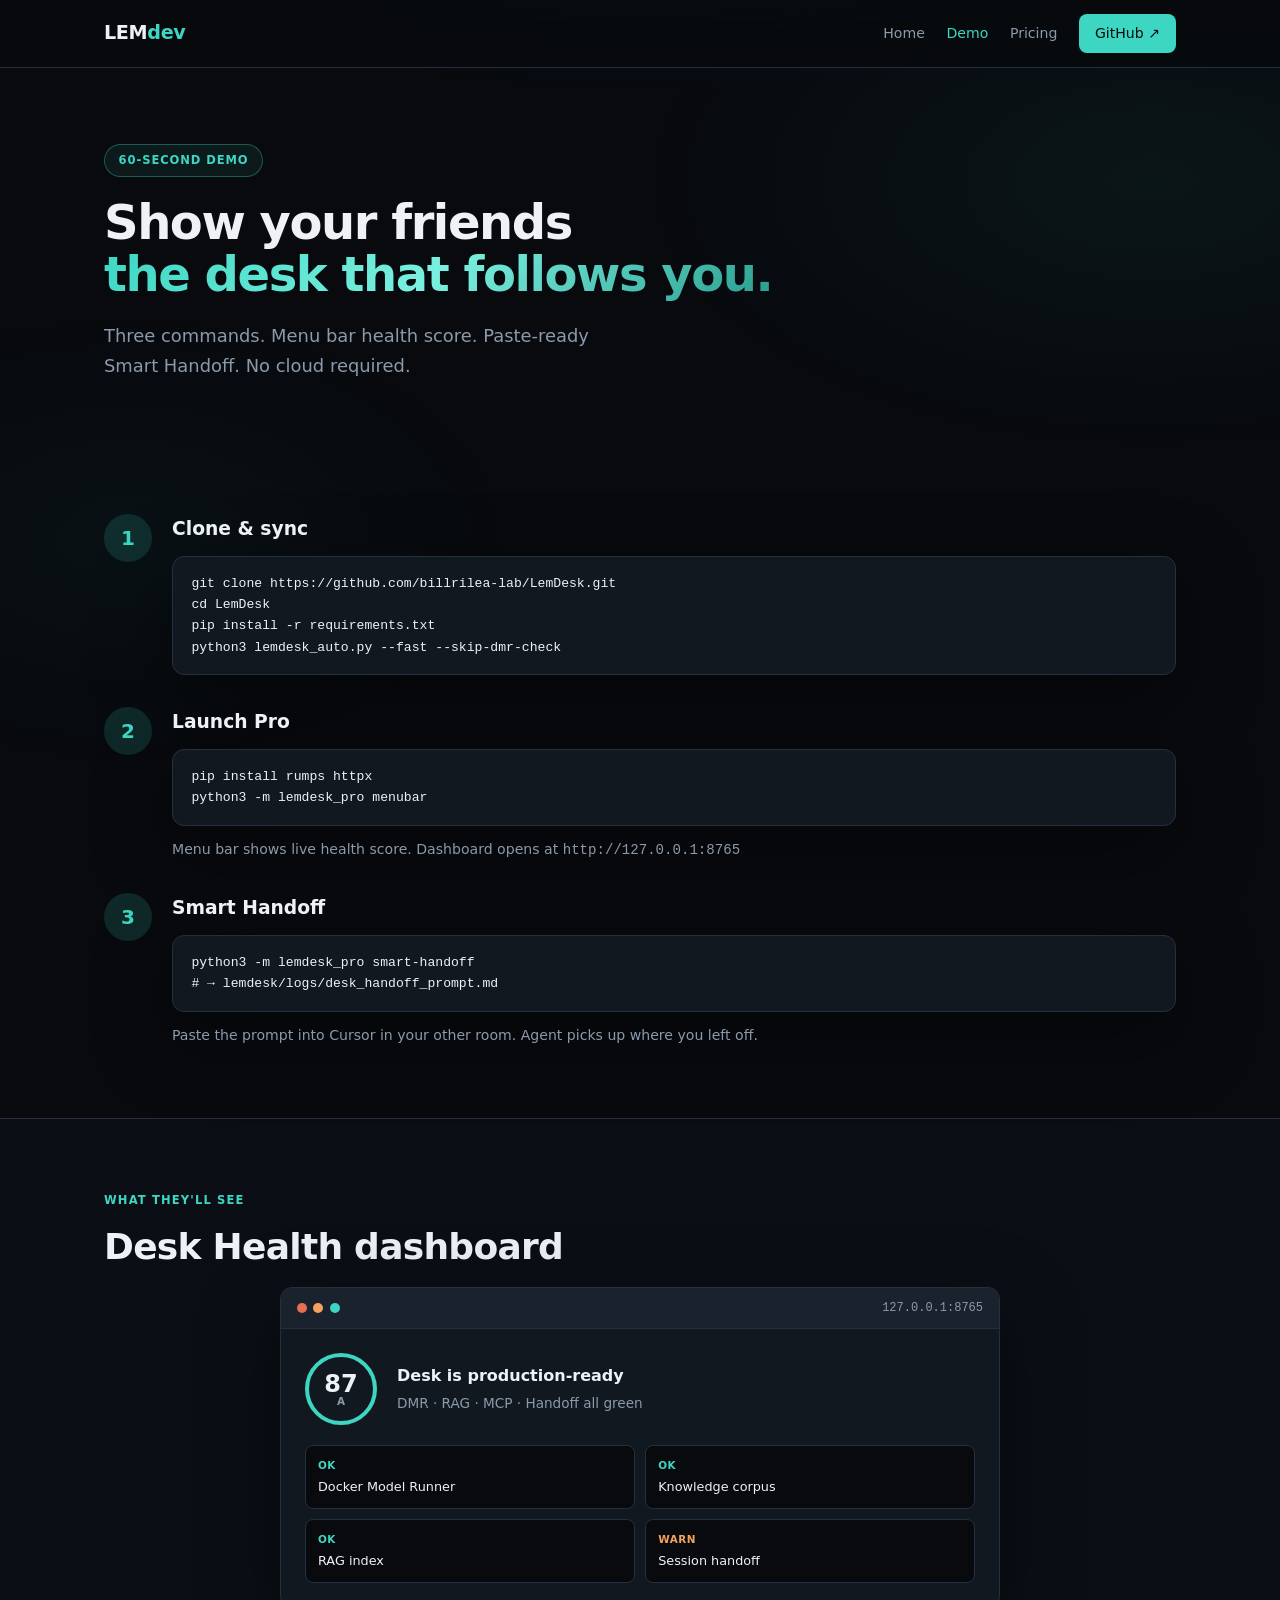
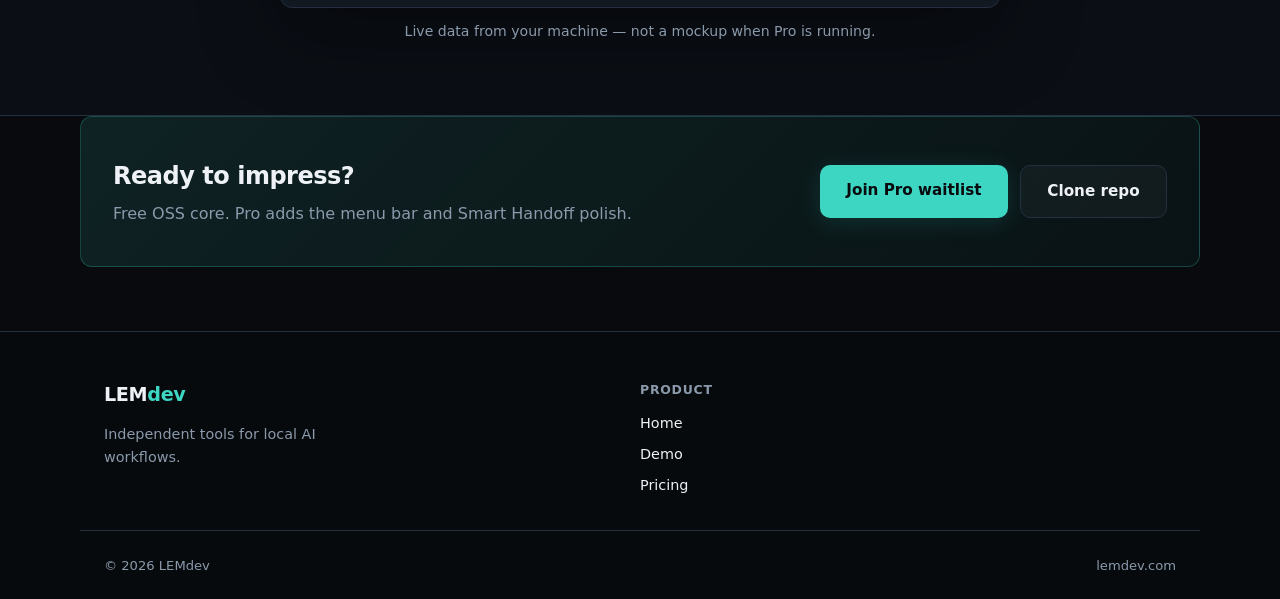
==== demo.html @ e8b3b691 "Add LEMdesk Pro pricing, demo page, and waitlist. Give tech friends a clear Pro story: free OSS core" ====
<!DOCTYPE html>
<html lang="en">
<head>
  <meta charset="UTF-8">
  <meta name="viewport" content="width=device-width, initial-scale=1">
  <title>LEMdesk Pro — Live Demo | LEMdev</title>
  <meta name="description" content="See LEMdesk Pro in action — menu bar health score, Smart Handoff, and local desk dashboard.">
  <meta name="theme-color" content="#0c0f14">
  <link rel="canonical" href="https://lemdev.com/demo.html">
  <link rel="stylesheet" href="css/style.css">
  <link rel="icon" href="data:image/svg+xml,<svg xmlns='http://www.w3.org/2000/svg' viewBox='0 0 32 32'><rect width='32' height='32' rx='6' fill='%230c0f14'/><text x='16' y='22' text-anchor='middle' font-family='system-ui' font-size='14' font-weight='700' fill='%233dd6c3'>L</text></svg>">
</head>
<body>
  <a class="skip-link" href="#main">Skip to content</a>
  <div class="bg-glow" aria-hidden="true"></div>

  <header class="site-header">
    <div class="wrap">
      <a class="logo" href="/">LEM<span>dev</span></a>
      <button type="button" class="menu-btn" aria-label="Menu" aria-expanded="false">☰</button>
      <nav class="nav">
        <a href="/">Home</a>
        <a href="/demo.html" class="nav-active">Demo</a>
        <a href="/pricing.html">Pricing</a>
        <a class="nav-cta" href="https://github.com/billrilea-lab/LemDesk" rel="noopener noreferrer">GitHub ↗</a>
      </nav>
    </div>
  </header>

  <main id="main">
    <section class="hero hero-compact">
      <div class="wrap">
        <p class="hero-badge reveal">60-second demo</p>
        <h1 class="reveal">Show your friends<br><span class="gradient-text">the desk that follows you.</span></h1>
        <p class="lead reveal">Three commands. Menu bar health score. Paste-ready Smart Handoff. No cloud required.</p>
      </div>
    </section>

    <section class="section">
      <div class="wrap">
        <div class="demo-steps reveal">
          <article class="demo-step">
            <span class="demo-num">1</span>
            <div>
              <h3>Clone & sync</h3>
              <pre class="code-block"><code>git clone https://github.com/billrilea-lab/LemDesk.git
cd LemDesk
pip install -r requirements.txt
python3 lemdesk_auto.py --fast --skip-dmr-check</code></pre>
            </div>
          </article>
          <article class="demo-step">
            <span class="demo-num">2</span>
            <div>
              <h3>Launch Pro</h3>
              <pre class="code-block"><code>pip install rumps httpx
python3 -m lemdesk_pro menubar</code></pre>
              <p class="demo-caption">Menu bar shows live health score. Dashboard opens at <code>http://127.0.0.1:8765</code></p>
            </div>
          </article>
          <article class="demo-step">
            <span class="demo-num">3</span>
            <div>
              <h3>Smart Handoff</h3>
              <pre class="code-block"><code>python3 -m lemdesk_pro smart-handoff
# → lemdesk/logs/desk_handoff_prompt.md</code></pre>
              <p class="demo-caption">Paste the prompt into Cursor in your other room. Agent picks up where you left off.</p>
            </div>
          </article>
        </div>
      </div>
    </section>

    <section class="section-alt">
      <div class="wrap">
        <p class="eyebrow reveal">What they'll see</p>
        <h2 class="reveal">Desk Health dashboard</h2>
        <div class="demo-preview reveal">
          <div class="demo-mock">
            <div class="demo-mock-bar">
              <span class="demo-dot"></span><span class="demo-dot"></span><span class="demo-dot"></span>
              <span class="demo-url">127.0.0.1:8765</span>
            </div>
            <div class="demo-mock-body">
              <div class="demo-score">
                <div class="demo-ring"><span>87</span><small>A</small></div>
                <div>
                  <strong>Desk is production-ready</strong>
                  <p>DMR · RAG · MCP · Handoff all green</p>
                </div>
              </div>
              <div class="demo-cards">
                <div class="demo-card ok"><small>ok</small> Docker Model Runner</div>
                <div class="demo-card ok"><small>ok</small> Knowledge corpus</div>
                <div class="demo-card ok"><small>ok</small> RAG index</div>
                <div class="demo-card warn"><small>warn</small> Session handoff</div>
              </div>
            </div>
          </div>
          <p class="demo-caption center">Live data from your machine — not a mockup when Pro is running.</p>
        </div>
      </div>
    </section>

    <section class="cta-banner">
      <div class="wrap cta-inner reveal">
        <div>
          <h2>Ready to impress?</h2>
          <p>Free OSS core. Pro adds the menu bar and Smart Handoff polish.</p>
        </div>
        <div class="cta-actions">
          <a class="btn btn-primary btn-lg" href="/pricing.html">Join Pro waitlist</a>
          <a class="btn btn-ghost btn-lg" href="https://github.com/billrilea-lab/LemDesk" rel="noopener noreferrer">Clone repo</a>
        </div>
      </div>
    </section>
  </main>

  <footer class="site-footer">
    <div class="wrap footer-grid">
      <div class="footer-brand">
        <a class="logo" href="/">LEM<span>dev</span></a>
        <p>Independent tools for local AI workflows.</p>
      </div>
      <div class="footer-links">
        <strong>Product</strong>
        <a href="/">Home</a>
        <a href="/demo.html">Demo</a>
        <a href="/pricing.html">Pricing</a>
      </div>
    </div>
    <div class="wrap footer-bottom">
      <span>© 2026 LEMdev</span>
      <span>lemdev.com</span>
    </div>
  </footer>

  <script src="js/main.js"></script>
</body>
</html>
---- css/style.css ----
/* LEMdev / LEMdesk — maxed static site */

:root {
  --bg: #080a0e;
  --bg-card: #111820;
  --bg-elevated: #1a222d;
  --text: #eef2f7;
  --muted: #8b9aab;
  --accent: #3dd6c3;
  --accent-dim: #2a9d8f;
  --accent-glow: rgba(61, 214, 195, 0.15);
  --border: #243040;
  --font: "Segoe UI", system-ui, -apple-system, BlinkMacSystemFont, sans-serif;
  --mono: "SF Mono", "Cascadia Code", "Consolas", monospace;
  --radius: 12px;
  --shadow: 0 24px 80px rgba(0, 0, 0, 0.45);
}

*,
*::before,
*::after {
  box-sizing: border-box;
}

html {
  scroll-behavior: smooth;
}

@media (prefers-reduced-motion: reduce) {
  html {
    scroll-behavior: auto;
  }

  .reveal {
    opacity: 1 !important;
    transform: none !important;
  }
}

body {
  margin: 0;
  font-family: var(--font);
  background: var(--bg);
  color: var(--text);
  line-height: 1.6;
  -webkit-font-smoothing: antialiased;
  overflow-x: hidden;
}

.skip-link {
  position: absolute;
  top: -100px;
  left: 1rem;
  background: var(--accent);
  color: var(--bg);
  padding: 0.5rem 1rem;
  border-radius: 8px;
  font-weight: 700;
  z-index: 200;
  transition: top 0.2s;
}

.skip-link:focus {
  top: 1rem;
}

a {
  color: var(--accent);
  text-decoration: none;
}

a:hover {
  text-decoration: underline;
}

.wrap {
  max-width: 1120px;
  margin: 0 auto;
  padding: 0 1.5rem;
}

.wrap-narrow {
  max-width: 720px;
}

/* Ambient glow */
.bg-glow {
  position: fixed;
  inset: 0;
  pointer-events: none;
  z-index: 0;
  background:
    radial-gradient(ellipse 80% 50% at 50% -20%, var(--accent-glow), transparent 60%),
    radial-gradient(ellipse 40% 30% at 90% 20%, rgba(61, 214, 195, 0.06), transparent),
    radial-gradient(ellipse 30% 25% at 10% 60%, rgba(42, 157, 143, 0.05), transparent);
}

main,
.site-header,
.site-footer {
  position: relative;
  z-index: 1;
}

/* Header */
.site-header {
  border-bottom: 1px solid var(--border);
  background: rgba(8, 10, 14, 0.85);
  position: sticky;
  top: 0;
  z-index: 100;
  backdrop-filter: blur(12px);
}

.site-header.scrolled {
  background: rgba(8, 10, 14, 0.96);
  box-shadow: 0 8px 32px rgba(0, 0, 0, 0.35);
}

.site-header .wrap {
  display: flex;
  align-items: center;
  justify-content: space-between;
  padding: 0.9rem 1.5rem;
}

.logo {
  font-weight: 800;
  font-size: 1.2rem;
  letter-spacing: -0.02em;
  color: var(--text);
  text-decoration: none;
}

.logo span {
  color: var(--accent);
}

.nav {
  display: flex;
  gap: 1.35rem;
  align-items: center;
}

.nav a {
  color: var(--muted);
  font-size: 0.88rem;
  font-weight: 500;
  text-decoration: none;
  transition: color 0.2s;
}

.nav a:hover {
  color: var(--text);
  text-decoration: none;
}

.nav a.active {
  color: var(--accent);
}

.nav-cta {
  background: var(--accent);
  color: var(--bg) !important;
  padding: 0.5rem 1rem;
  border-radius: 8px;
  font-weight: 700;
}

.nav-cta:hover {
  background: #4de8d4;
  text-decoration: none;
}

/* Hero */
.hero {
  padding: 5rem 0 4rem;
}

.hero-grid {
  display: grid;
  grid-template-columns: 1fr 1fr;
  gap: 3rem;
  align-items: center;
}

.hero-badge {
  display: inline-block;
  font-size: 0.72rem;
  font-weight: 700;
  letter-spacing: 0.08em;
  text-transform: uppercase;
  color: var(--accent);
  border: 1px solid rgba(61, 214, 195, 0.35);
  background: rgba(61, 214, 195, 0.08);
  padding: 0.4rem 0.85rem;
  border-radius: 999px;
  margin-bottom: 1.25rem;
}

.hero h1 {
  font-size: clamp(2.5rem, 5.5vw, 3.75rem);
  line-height: 1.08;
  margin: 0 0 1.25rem;
  font-weight: 800;
  letter-spacing: -0.03em;
}

.gradient-text {
  background: linear-gradient(135deg, var(--accent) 0%, #7af0e0 50%, var(--accent-dim) 100%);
  -webkit-background-clip: text;
  background-clip: text;
  color: transparent;
}

.hero .lead {
  font-size: 1.12rem;
  color: var(--muted);
  max-width: 520px;
  margin: 0 0 1.75rem;
  line-height: 1.7;
}

.hero-actions {
  display: flex;
  gap: 0.85rem;
  flex-wrap: wrap;
  margin-bottom: 2.25rem;
}

.hero-stats {
  list-style: none;
  padding: 0;
  margin: 0;
  display: flex;
  gap: 2rem;
  flex-wrap: wrap;
}

.hero-stats li {
  display: flex;
  flex-direction: column;
}

.hero-stats strong {
  font-size: 1.35rem;
  font-weight: 800;
  color: var(--text);
  letter-spacing: -0.02em;
}

.hero-stats span {
  font-size: 0.78rem;
  color: var(--muted);
  text-transform: uppercase;
  letter-spacing: 0.05em;
}

.stack-badges {
  display: flex;
  flex-wrap: wrap;
  gap: 0.5rem;
  margin-top: 0.5rem;
}

.stack-badges span {
  font-size: 0.72rem;
  font-weight: 600;
  letter-spacing: 0.03em;
  color: var(--muted);
  border: 1px solid var(--border);
  background: rgba(255, 255, 255, 0.02);
  padding: 0.35rem 0.65rem;
  border-radius: 999px;
}

/* Terminal mock */
.hero-terminal {
  background: var(--bg-card);
  border: 1px solid var(--border);
  border-radius: var(--radius);
  box-shadow: var(--shadow);
  overflow: hidden;
}

.terminal-chrome {
  display: flex;
  align-items: center;
  gap: 0.45rem;
  padding: 0.75rem 1rem;
  background: var(--bg-elevated);
  border-bottom: 1px solid var(--border);
}

.terminal-chrome span {
  width: 10px;
  height: 10px;
  border-radius: 50%;
  background: #3a4555;
}

.terminal-chrome span:nth-child(1) { background: #ff5f57; }
.terminal-chrome span:nth-child(2) { background: #febc2e; }
.terminal-chrome span:nth-child(3) { background: #28c840; }

.terminal-chrome em {
  margin-left: auto;
  font-style: normal;
  font-size: 0.75rem;
  color: var(--muted);
  font-family: var(--mono);
}

.terminal-live {
  font-size: 0.68rem;
  color: #28c840;
  font-family: var(--font);
  margin-left: 0.75rem;
  animation: pulse-live 2s ease-in-out infinite;
}

@keyframes pulse-live {
  0%, 100% { opacity: 1; }
  50% { opacity: 0.45; }
}

@media (prefers-reduced-motion: reduce) {
  .terminal-live { animation: none; }
}

.terminal-body {
  margin: 0;
  padding: 1.25rem;
  font-family: var(--mono);
  font-size: 0.78rem;
  line-height: 1.65;
  color: var(--text);
  overflow-x: auto;
  min-height: 220px;
}

.t-line {
  display: block;
  opacity: 0;
  transform: translateX(-6px);
  animation: term-in 0.4s ease forwards;
}

.t-line:nth-child(1) { animation-delay: 0.2s; }
.t-line:nth-child(2) { animation-delay: 0.45s; }
.t-line:nth-child(3) { animation-delay: 0.6s; }
.t-line:nth-child(4) { animation-delay: 0.85s; }
.t-line:nth-child(5) { animation-delay: 1.05s; }
.t-line:nth-child(6) { animation-delay: 1.25s; }
.t-line:nth-child(7) { animation-delay: 1.45s; }
.t-line:nth-child(8) { animation-delay: 1.65s; }
.t-line:nth-child(9) { animation-delay: 1.9s; }
.t-line:nth-child(10) { animation-delay: 2.15s; }

@keyframes term-in {
  to { opacity: 1; transform: translateX(0); }
}

@media (prefers-reduced-motion: reduce) {
  .t-line {
    opacity: 1;
    transform: none;
    animation: none;
  }
}

.t-dim { color: #5a6878; }
.t-ok { color: #28c840; }
.t-accent { color: var(--accent); }

/* Buttons */
.btn {
  display: inline-block;
  padding: 0.7rem 1.4rem;
  border-radius: 10px;
  font-weight: 700;
  font-size: 0.92rem;
  text-decoration: none;
  border: none;
  cursor: pointer;
  transition: transform 0.15s, background 0.15s, border-color 0.15s;
}

.btn:active {
  transform: scale(0.98);
}

.btn-lg {
  padding: 0.85rem 1.65rem;
  font-size: 0.95rem;
}

.btn-primary {
  background: var(--accent);
  color: var(--bg);
  box-shadow: 0 4px 24px var(--accent-glow);
}

.btn-primary:hover {
  background: #4de8d4;
  text-decoration: none;
}

.btn-ghost {
  background: rgba(255, 255, 255, 0.03);
  color: var(--text);
  border: 1px solid var(--border);
}

.btn-ghost:hover {
  border-color: var(--muted);
  background: rgba(255, 255, 255, 0.06);
  text-decoration: none;
}

/* Sections */
section {
  padding: 4.5rem 0;
}

.section-alt {
  background: rgba(17, 24, 32, 0.45);
  border-top: 1px solid var(--border);
  border-bottom: 1px solid var(--border);
}

.eyebrow {
  font-size: 0.72rem;
  font-weight: 700;
  letter-spacing: 0.1em;
  text-transform: uppercase;
  color: var(--accent);
  margin: 0 0 0.5rem;
}

section h2 {
  font-size: clamp(1.75rem, 3vw, 2.25rem);
  margin: 0 0 0.75rem;
  font-weight: 800;
  letter-spacing: -0.02em;
}

.section-intro {
  color: var(--muted);
  max-width: 580px;
  margin-bottom: 2.5rem;
  font-size: 1.05rem;
}

.grid-3 {
  display: grid;
  grid-template-columns: repeat(auto-fit, minmax(280px, 1fr));
  gap: 1.25rem;
}

.card {
  background: var(--bg-card);
  border: 1px solid var(--border);
  border-radius: var(--radius);
  padding: 1.65rem;
  transition: border-color 0.2s, transform 0.2s, box-shadow 0.2s;
}

.card:hover {
  border-color: rgba(61, 214, 195, 0.35);
  transform: translateY(-3px);
  box-shadow: 0 12px 40px rgba(0, 0, 0, 0.25);
}

.card-icon {
  width: 2.25rem;
  height: 2.25rem;
  display: flex;
  align-items: center;
  justify-content: center;
  background: var(--accent-glow);
  border: 1px solid rgba(61, 214, 195, 0.25);
  border-radius: 8px;
  color: var(--accent);
  font-size: 1rem;
  margin-bottom: 1rem;
}

.card h3 {
  margin: 0 0 0.5rem;
  font-size: 1.08rem;
  font-weight: 700;
}

.card p {
  margin: 0;
  color: var(--muted);
  font-size: 0.93rem;
  line-height: 1.65;
}

.card code {
  font-family: var(--mono);
  font-size: 0.78rem;
  background: var(--bg-elevated);
  padding: 0.15rem 0.4rem;
  border-radius: 4px;
  color: var(--accent);
}

/* Flow */
.flow {
  display: flex;
  flex-wrap: wrap;
  gap: 0.65rem;
  align-items: center;
  justify-content: center;
  font-family: var(--mono);
  font-size: 0.82rem;
  color: var(--muted);
  margin-top: 2.5rem;
  padding: 1.25rem;
  background: var(--bg-card);
  border: 1px solid var(--border);
  border-radius: var(--radius);
}

.flow span:not(.arrow) {
  background: var(--bg-elevated);
  border: 1px solid var(--border);
  padding: 0.5rem 0.9rem;
  border-radius: 8px;
}

.flow .arrow {
  color: var(--accent);
  font-weight: 700;
}

/* Rooms */
.rooms-grid {
  display: grid;
  grid-template-columns: repeat(3, 1fr);
  gap: 1.25rem;
}

.room-card {
  background: var(--bg-card);
  border: 1px solid var(--border);
  border-radius: var(--radius);
  padding: 1.5rem;
  position: relative;
  transition: border-color 0.2s, transform 0.2s;
}

.room-card:hover {
  transform: translateY(-2px);
  border-color: rgba(61, 214, 195, 0.3);
}

.room-card.room-active {
  border-color: var(--accent);
  box-shadow: 0 0 0 1px rgba(61, 214, 195, 0.2), 0 16px 48px rgba(61, 214, 195, 0.08);
}

.room-label {
  font-size: 0.68rem;
  font-weight: 700;
  letter-spacing: 0.1em;
  text-transform: uppercase;
  color: var(--accent);
  margin-bottom: 0.5rem;
}

.room-card h3 {
  margin: 0 0 0.65rem;
  font-size: 1.15rem;
}

.room-card p {
  margin: 0 0 1rem;
  color: var(--muted);
  font-size: 0.92rem;
  line-height: 1.6;
}

.room-card code {
  font-family: var(--mono);
  font-size: 0.78rem;
  color: var(--accent);
}

.room-file {
  font-family: var(--mono);
  font-size: 0.75rem;
  color: var(--accent);
  background: var(--accent-glow);
  border: 1px solid rgba(61, 214, 195, 0.2);
  padding: 0.45rem 0.65rem;
  border-radius: 6px;
}

/* Steps */
.steps {
  list-style: none;
  padding: 0;
  margin: 0;
  counter-reset: step;
}

.steps li {
  counter-increment: step;
  padding: 1.5rem 0;
  border-bottom: 1px solid var(--border);
  display: grid;
  grid-template-columns: 3rem 1fr;
  gap: 1.25rem;
  align-items: start;
}

.steps li:last-child {
  border-bottom: none;
}

.steps li::before {
  content: counter(step);
  font-weight: 800;
  color: var(--bg);
  background: var(--accent);
  width: 2.25rem;
  height: 2.25rem;
  display: flex;
  align-items: center;
  justify-content: center;
  border-radius: 8px;
  font-size: 0.95rem;
}

.steps li strong {
  display: block;
  margin-bottom: 0.35rem;
  font-size: 1.05rem;
}

.steps li p {
  margin: 0;
  color: var(--muted);
  font-size: 0.95rem;
}

/* Compare table */
.compare-table {
  border: 1px solid var(--border);
  border-radius: var(--radius);
  overflow: hidden;
  background: var(--bg-card);
}

.compare-head,
.compare-row {
  display: grid;
  grid-template-columns: 1.5fr 1fr 1fr;
  gap: 1rem;
  padding: 1rem 1.25rem;
  align-items: center;
}

.compare-head {
  background: var(--bg-elevated);
  font-weight: 700;
  font-size: 0.88rem;
  border-bottom: 1px solid var(--border);
}

.compare-row {
  border-bottom: 1px solid var(--border);
  font-size: 0.92rem;
}

.compare-row:last-child {
  border-bottom: none;
}

.compare-row span:first-child {
  color: var(--text);
}

.highlight-col {
  color: var(--accent);
}

.compare-row .yes {
  color: var(--accent);
  font-weight: 700;
}

.compare-row .no {
  color: #6a7585;
}

/* Code block */
.code-block {
  background: var(--bg-card);
  border: 1px solid var(--border);
  border-radius: var(--radius);
  overflow: hidden;
  box-shadow: var(--shadow);
}

.code-header {
  display: flex;
  justify-content: space-between;
  align-items: center;
  padding: 0.65rem 1rem;
  background: var(--bg-elevated);
  border-bottom: 1px solid var(--border);
  font-size: 0.78rem;
  color: var(--muted);
  font-family: var(--mono);
}

.copy-btn {
  background: transparent;
  border: 1px solid var(--border);
  color: var(--muted);
  padding: 0.3rem 0.65rem;
  border-radius: 6px;
  font-size: 0.75rem;
  cursor: pointer;
  font-family: var(--font);
  transition: color 0.15s, border-color 0.15s;
}

.copy-btn:hover {
  color: var(--accent);
  border-color: var(--accent);
}

.copy-btn.copied {
  color: var(--accent);
  border-color: var(--accent);
}

.code-block pre {
  margin: 0;
  padding: 1.25rem;
  overflow-x: auto;
}

.code-block code {
  font-family: var(--mono);
  font-size: 0.82rem;
  line-height: 1.6;
  color: var(--text);
}

.start-actions {
  display: flex;
  gap: 1rem;
  flex-wrap: wrap;
  margin-top: 1.75rem;
}

/* FAQ */
.faq-list {
  display: flex;
  flex-direction: column;
  gap: 0.65rem;
}

.faq-item {
  background: var(--bg-card);
  border: 1px solid var(--border);
  border-radius: 10px;
  overflow: hidden;
}

.faq-item summary {
  padding: 1.1rem 1.25rem;
  font-weight: 700;
  cursor: pointer;
  list-style: none;
  display: flex;
  justify-content: space-between;
  align-items: center;
}

.faq-item summary::-webkit-details-marker {
  display: none;
}

.faq-item summary::after {
  content: "+";
  color: var(--accent);
  font-size: 1.25rem;
  font-weight: 400;
}

.faq-item[open] summary::after {
  content: "−";
}

.faq-item p {
  margin: 0;
  padding: 0 1.25rem 1.1rem;
  color: var(--muted);
  font-size: 0.95rem;
  line-height: 1.65;
}

/* CTA banner */
.cta-banner {
  padding: 0 0 4rem;
}

.cta-inner {
  display: flex;
  flex-wrap: wrap;
  align-items: center;
  justify-content: space-between;
  gap: 1.5rem;
  padding: 2.5rem 2rem;
  background: linear-gradient(135deg, rgba(61, 214, 195, 0.12) 0%, rgba(42, 157, 143, 0.06) 100%);
  border: 1px solid rgba(61, 214, 195, 0.25);
  border-radius: var(--radius);
}

.cta-inner h2 {
  margin: 0 0 0.35rem;
  font-size: 1.5rem;
}

.cta-inner p {
  margin: 0;
  color: var(--muted);
}

/* Footer */
.site-footer {
  border-top: 1px solid var(--border);
  padding: 3rem 0 1.5rem;
  background: rgba(8, 10, 14, 0.6);
}

.footer-grid {
  display: grid;
  grid-template-columns: 2fr 1fr 1fr;
  gap: 2rem;
  margin-bottom: 2rem;
}

.footer-brand p {
  color: var(--muted);
  font-size: 0.9rem;
  margin: 0.75rem 0;
  max-width: 280px;
}

.footer-links {
  display: flex;
  flex-direction: column;
  gap: 0.5rem;
}

.footer-links strong {
  font-size: 0.78rem;
  text-transform: uppercase;
  letter-spacing: 0.06em;
  color: var(--muted);
  margin-bottom: 0.25rem;
}

.footer-links a {
  color: var(--text);
  font-size: 0.9rem;
  text-decoration: none;
}

.footer-links a:hover {
  color: var(--accent);
}

.footer-note {
  color: var(--muted);
  font-size: 0.85rem;
  margin: 0;
  line-height: 1.5;
}

.footer-bottom {
  display: flex;
  justify-content: space-between;
  padding-top: 1.5rem;
  border-top: 1px solid var(--border);
  color: var(--muted);
  font-size: 0.82rem;
}

/* Scroll reveal */
.reveal {
  opacity: 0;
  transform: translateY(20px);
  transition: opacity 0.6s ease, transform 0.6s ease;
}

.reveal.visible {
  opacity: 1;
  transform: translateY(0);
}

.reveal-delay {
  transition-delay: 0.15s;
}

/* Mobile */
.menu-btn {
  display: none;
  background: none;
  border: 1px solid var(--border);
  color: var(--text);
  padding: 0.45rem 0.65rem;
  border-radius: 8px;
  font-size: 1rem;
  cursor: pointer;
}

@media (max-width: 900px) {
  .hero-grid {
    grid-template-columns: 1fr;
    gap: 2.5rem;
  }

  .hero-terminal {
    order: -1;
  }

  .rooms-grid {
    grid-template-columns: 1fr;
  }

  .footer-grid {
    grid-template-columns: 1fr;
  }
}

@media (max-width: 720px) {
  .menu-btn {
    display: block;
  }

  .nav {
    display: none;
    position: absolute;
    top: 100%;
    left: 0;
    right: 0;
    background: var(--bg-card);
    border-bottom: 1px solid var(--border);
    flex-direction: column;
    padding: 1rem 1.5rem;
    gap: 0.85rem;
    align-items: stretch;
  }

  .nav.open {
    display: flex;
  }

  .site-header .wrap {
    position: relative;
  }

  .compare-head,
  .compare-row {
    grid-template-columns: 1.2fr 0.8fr 0.8fr;
    font-size: 0.82rem;
    padding: 0.85rem 1rem;
  }

  .hero-stats {
    gap: 1.25rem;
  }
}

/* Pricing & demo pages */
.hero-compact {
  padding: 4rem 0 2rem;
}

.hero-compact h1 {
  font-size: clamp(2rem, 5vw, 3rem);
}

.nav-active {
  color: var(--accent) !important;
}

.pricing-grid {
  display: grid;
  grid-template-columns: repeat(auto-fit, minmax(280px, 1fr));
  gap: 1.25rem;
  align-items: stretch;
}

.pricing-card {
  background: var(--bg-card);
  border: 1px solid var(--border);
  border-radius: var(--radius);
  padding: 1.75rem;
  display: flex;
  flex-direction: column;
  position: relative;
}

.pricing-featured {
  border-color: var(--accent);
  box-shadow: 0 0 0 1px var(--accent-glow), var(--shadow);
}

.pricing-badge {
  position: absolute;
  top: -0.65rem;
  left: 1.25rem;
  background: var(--accent);
  color: var(--bg);
  font-size: 0.72rem;
  font-weight: 800;
  text-transform: uppercase;
  letter-spacing: 0.06em;
  padding: 0.25rem 0.6rem;
  border-radius: 6px;
}

.pricing-tier {
  font-size: 0.85rem;
  text-transform: uppercase;
  letter-spacing: 0.08em;
  color: var(--muted);
  margin: 0 0 0.5rem;
}

.pricing-price {
  margin-bottom: 0.75rem;
}

.pricing-price .amount {
  font-size: 2.5rem;
  font-weight: 800;
  letter-spacing: -0.03em;
}

.pricing-price .period {
  color: var(--muted);
  font-size: 1rem;
  margin-left: 0.25rem;
}

.pricing-blurb {
  color: var(--muted);
  font-size: 0.92rem;
  margin: 0 0 1.25rem;
}

.pricing-features {
  list-style: none;
  padding: 0;
  margin: 0 0 1.5rem;
  flex: 1;
}

.pricing-features li {
  padding: 0.4rem 0;
  font-size: 0.9rem;
  border-bottom: 1px solid var(--border);
}

.pricing-features li:last-child {
  border-bottom: none;
}

.pricing-note {
  font-size: 0.78rem;
  color: var(--muted);
  text-align: center;
  margin: 0.85rem 0 0;
}

.btn-block {
  display: block;
  text-align: center;
  width: 100%;
}

.waitlist-form {
  display: flex;
  gap: 0.75rem;
  flex-wrap: wrap;
}

.waitlist-form input[type="email"] {
  flex: 1;
  min-width: 220px;
  background: var(--bg-card);
  border: 1px solid var(--border);
  border-radius: 10px;
  padding: 0.85rem 1rem;
  color: var(--text);
  font-size: 1rem;
}

.waitlist-form input:focus {
  outline: 2px solid var(--accent);
  border-color: transparent;
}

.waitlist-thanks {
  color: var(--accent);
  font-weight: 600;
  margin-top: 1rem;
}

.demo-hint {
  margin-top: 2rem;
  font-size: 0.9rem;
  color: var(--muted);
}

.demo-hint code {
  font-family: var(--mono);
  font-size: 0.85em;
  background: var(--bg-card);
  padding: 0.15rem 0.4rem;
  border-radius: 4px;
}

.sr-only {
  position: absolute;
  width: 1px;
  height: 1px;
  padding: 0;
  margin: -1px;
  overflow: hidden;
  clip: rect(0, 0, 0, 0);
  border: 0;
}

.demo-steps {
  display: flex;
  flex-direction: column;
  gap: 2rem;
}

.demo-step {
  display: grid;
  grid-template-columns: 3rem 1fr;
  gap: 1.25rem;
  align-items: start;
}

.demo-num {
  width: 3rem;
  height: 3rem;
  border-radius: 50%;
  background: var(--accent-glow);
  color: var(--accent);
  font-weight: 800;
  font-size: 1.25rem;
  display: grid;
  place-items: center;
}

.demo-step h3 {
  margin: 0 0 0.75rem;
}

.demo-caption {
  color: var(--muted);
  font-size: 0.88rem;
  margin: 0.75rem 0 0;
}

.demo-caption.center {
  text-align: center;
}

.code-block {
  background: var(--bg-card);
  border: 1px solid var(--border);
  border-radius: var(--radius);
  padding: 1rem 1.15rem;
  overflow-x: auto;
  margin: 0;
  font-family: var(--mono);
  font-size: 0.82rem;
  line-height: 1.55;
}

.demo-preview {
  max-width: 720px;
  margin: 0 auto;
}

.demo-mock {
  background: var(--bg-card);
  border: 1px solid var(--border);
  border-radius: var(--radius);
  overflow: hidden;
  box-shadow: var(--shadow);
}

.demo-mock-bar {
  display: flex;
  align-items: center;
  gap: 0.4rem;
  padding: 0.65rem 1rem;
  background: var(--bg-elevated);
  border-bottom: 1px solid var(--border);
}

.demo-dot {
  width: 10px;
  height: 10px;
  border-radius: 50%;
  background: var(--border);
}

.demo-dot:first-child { background: #e76f51; }
.demo-dot:nth-child(2) { background: #f4a261; }
.demo-dot:nth-child(3) { background: #3dd6c3; }

.demo-url {
  margin-left: auto;
  font-family: var(--mono);
  font-size: 0.75rem;
  color: var(--muted);
}

.demo-mock-body {
  padding: 1.5rem;
}

.demo-score {
  display: flex;
  gap: 1.25rem;
  align-items: center;
  margin-bottom: 1.25rem;
}

.demo-ring {
  width: 72px;
  height: 72px;
  border-radius: 50%;
  border: 4px solid var(--accent);
  display: flex;
  flex-direction: column;
  align-items: center;
  justify-content: center;
  font-weight: 800;
  font-size: 1.5rem;
  line-height: 1;
}

.demo-ring small {
  font-size: 0.65rem;
  color: var(--muted);
}

.demo-score p {
  margin: 0.25rem 0 0;
  color: var(--muted);
  font-size: 0.85rem;
}

.demo-cards {
  display: grid;
  grid-template-columns: 1fr 1fr;
  gap: 0.65rem;
}

.demo-card {
  background: var(--bg);
  border: 1px solid var(--border);
  border-radius: 8px;
  padding: 0.65rem 0.75rem;
  font-size: 0.8rem;
}

.demo-card small {
  display: block;
  text-transform: uppercase;
  font-size: 0.65rem;
  font-weight: 700;
  letter-spacing: 0.05em;
  margin-bottom: 0.25rem;
}

.demo-card.ok small { color: var(--accent); }
.demo-card.warn small { color: #f4a261; }

.cta-actions {
  display: flex;
  gap: 0.75rem;
  flex-wrap: wrap;
}
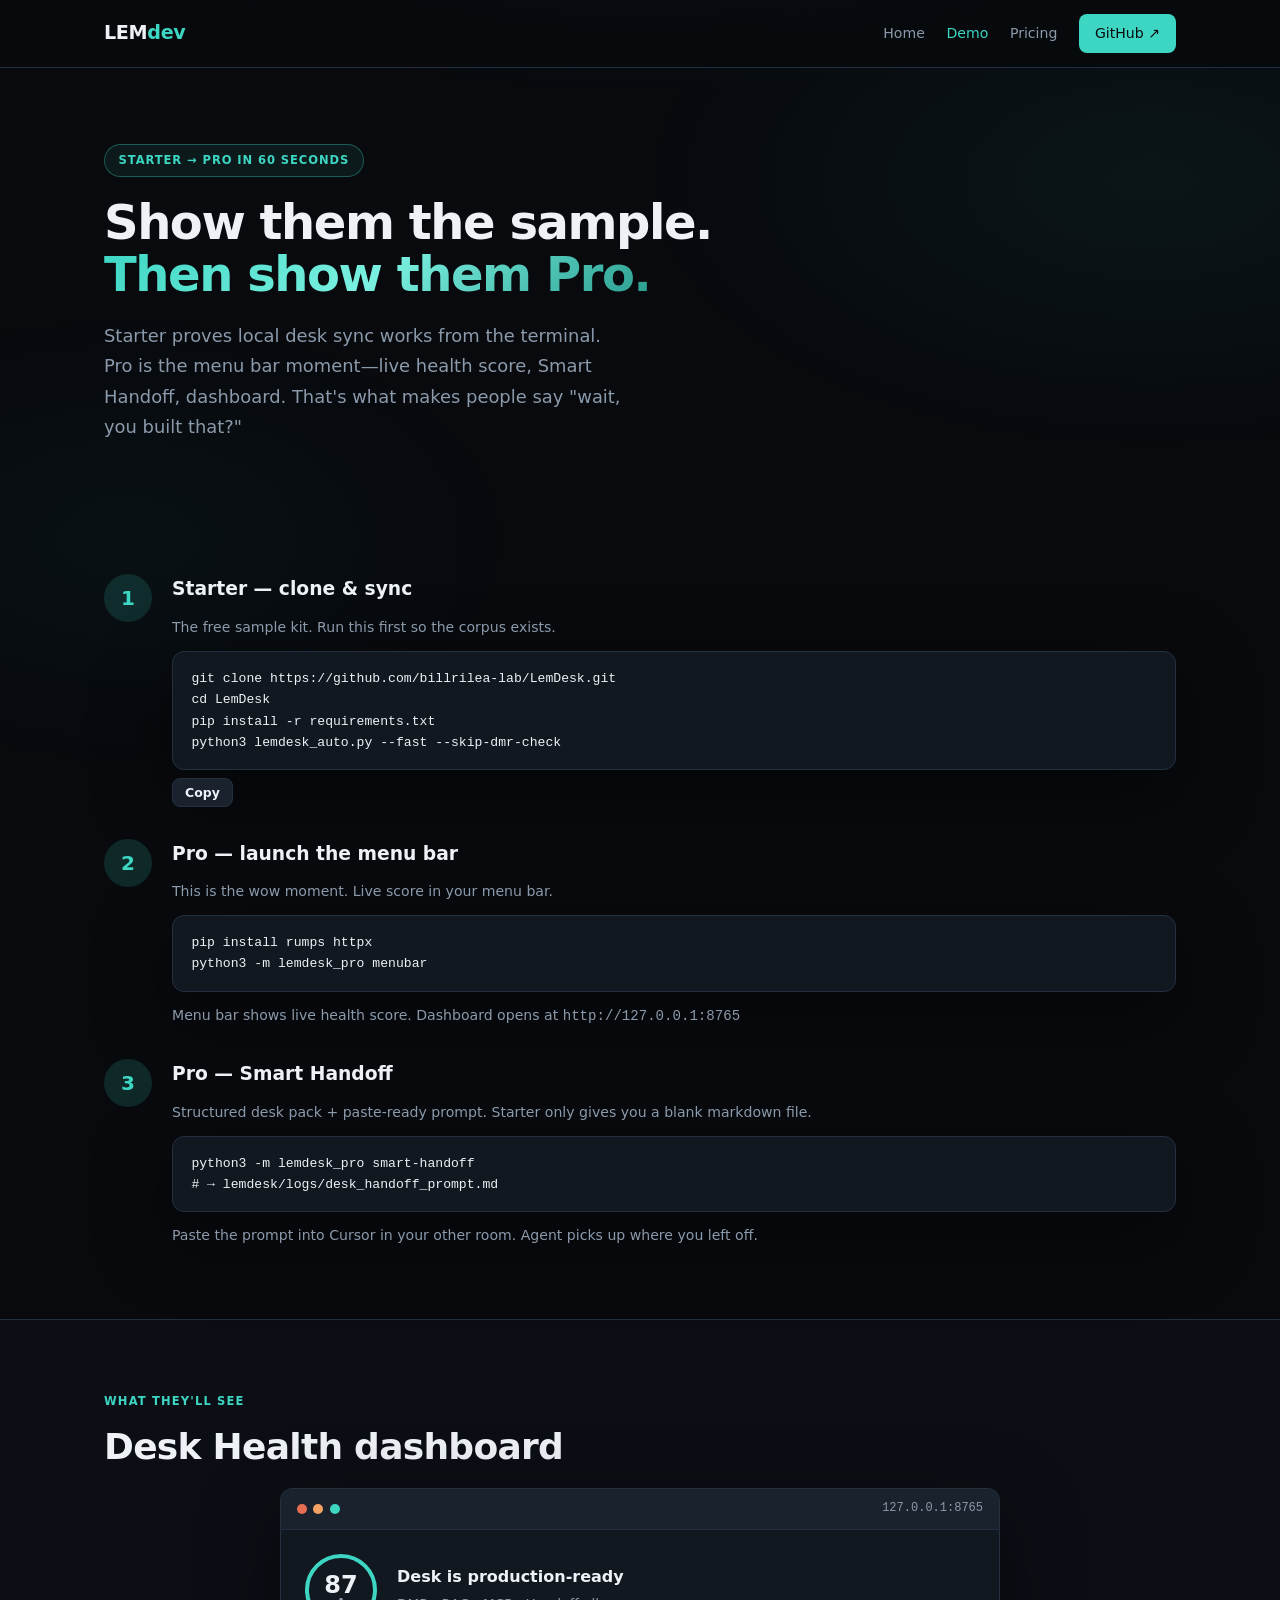
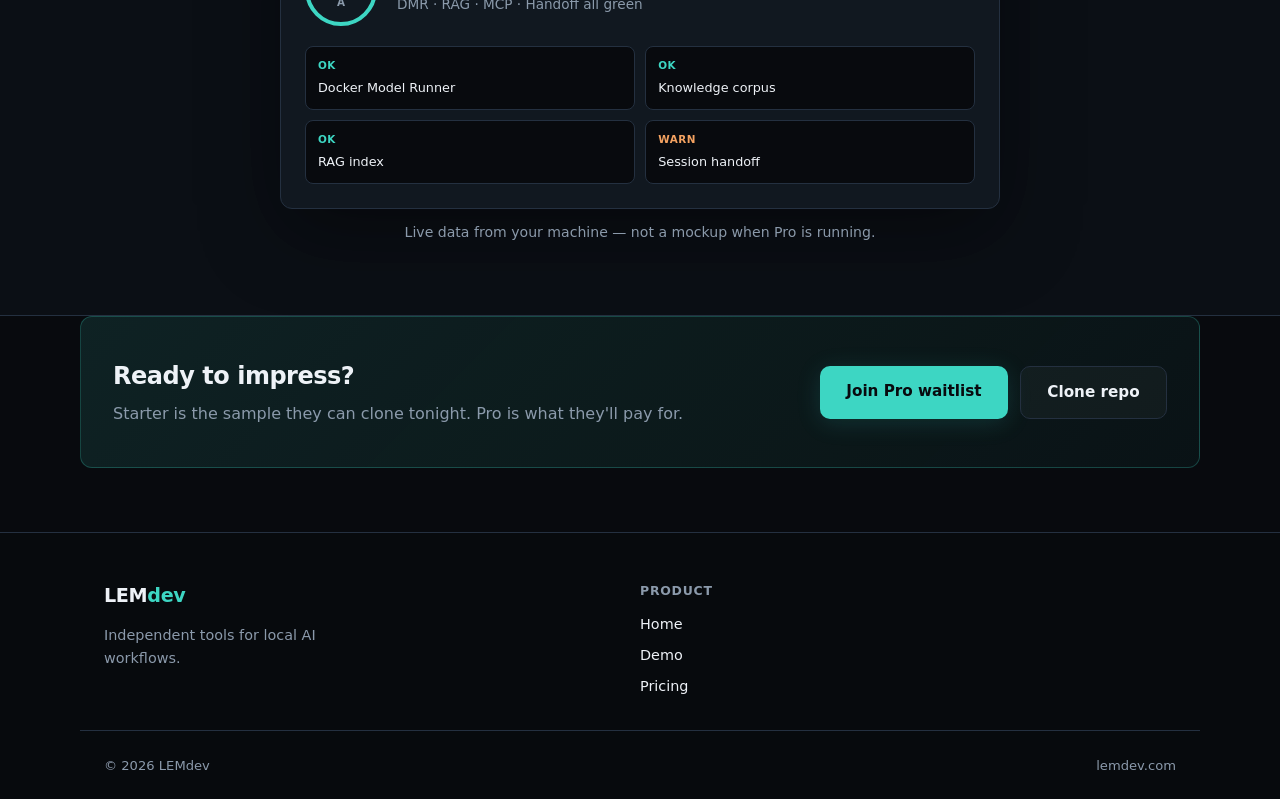
==== commit 32e413da: "Polish Starter vs Pro story and demo experience. Hero terminal toggles Starter/Pro, power meters sho" ====
--- a/demo.html
+++ b/demo.html
@@ -28,11 +28,17 @@
   </header>
 
   <main id="main">
+    <div id="live-desk-banner" class="live-desk-banner" hidden>
+      <div class="wrap">
+        <span>● Pro desk detected on this machine</span>
+        <a href="http://127.0.0.1:8765/" target="_blank" rel="noopener">Open live dashboard →</a>
+      </div>
+    </div>
     <section class="hero hero-compact">
       <div class="wrap">
-        <p class="hero-badge reveal">60-second demo</p>
-        <h1 class="reveal">Show your friends<br><span class="gradient-text">the desk that follows you.</span></h1>
-        <p class="lead reveal">Three commands. Menu bar health score. Paste-ready Smart Handoff. No cloud required.</p>
+        <p class="hero-badge reveal">Starter → Pro in 60 seconds</p>
+        <h1 class="reveal">Show them the sample.<br><span class="gradient-text">Then show them Pro.</span></h1>
+        <p class="lead reveal">Starter proves local desk sync works from the terminal. Pro is the menu bar moment—live health score, Smart Handoff, dashboard. That's what makes people say "wait, you built that?"</p>
       </div>
     </section>
 
@@ -42,17 +48,23 @@
           <article class="demo-step">
             <span class="demo-num">1</span>
             <div>
-              <h3>Clone & sync</h3>
+              <h3>Starter — clone & sync</h3>
+              <p class="demo-caption" style="margin-top:0;margin-bottom:0.75rem">The free sample kit. Run this first so the corpus exists.</p>
               <pre class="code-block"><code>git clone https://github.com/billrilea-lab/LemDesk.git
 cd LemDesk
 pip install -r requirements.txt
 python3 lemdesk_auto.py --fast --skip-dmr-check</code></pre>
+              <button type="button" class="copy-btn copy-btn-inline" data-copy="git clone https://github.com/billrilea-lab/LemDesk.git
+cd LemDesk
+pip install -r requirements.txt
+python3 lemdesk_auto.py --fast --skip-dmr-check">Copy</button>
             </div>
           </article>
           <article class="demo-step">
             <span class="demo-num">2</span>
             <div>
-              <h3>Launch Pro</h3>
+              <h3>Pro — launch the menu bar</h3>
+              <p class="demo-caption" style="margin-top:0;margin-bottom:0.75rem">This is the wow moment. Live score in your menu bar.</p>
               <pre class="code-block"><code>pip install rumps httpx
 python3 -m lemdesk_pro menubar</code></pre>
               <p class="demo-caption">Menu bar shows live health score. Dashboard opens at <code>http://127.0.0.1:8765</code></p>
@@ -61,7 +73,8 @@
           <article class="demo-step">
             <span class="demo-num">3</span>
             <div>
-              <h3>Smart Handoff</h3>
+              <h3>Pro — Smart Handoff</h3>
+              <p class="demo-caption" style="margin-top:0;margin-bottom:0.75rem">Structured desk pack + paste-ready prompt. Starter only gives you a blank markdown file.</p>
               <pre class="code-block"><code>python3 -m lemdesk_pro smart-handoff
 # → lemdesk/logs/desk_handoff_prompt.md</code></pre>
               <p class="demo-caption">Paste the prompt into Cursor in your other room. Agent picks up where you left off.</p>
@@ -106,7 +119,7 @@
       <div class="wrap cta-inner reveal">
         <div>
           <h2>Ready to impress?</h2>
-          <p>Free OSS core. Pro adds the menu bar and Smart Handoff polish.</p>
+          <p>Starter is the sample they can clone tonight. Pro is what they'll pay for.</p>
         </div>
         <div class="cta-actions">
           <a class="btn btn-primary btn-lg" href="/pricing.html">Join Pro waitlist</a>
@@ -136,5 +149,6 @@
   </footer>
 
   <script src="js/main.js"></script>
+  <script src="js/demo.js"></script>
 </body>
 </html>
--- a/css/style.css
+++ b/css/style.css
@@ -311,11 +311,38 @@
   font-family: var(--mono);
 }
 
+.terminal-tabs {
+  display: flex;
+  gap: 0.35rem;
+  margin-left: 0.5rem;
+}
+
+.terminal-tab {
+  background: transparent;
+  border: 1px solid var(--border);
+  color: var(--muted);
+  font-size: 0.68rem;
+  font-weight: 700;
+  text-transform: uppercase;
+  letter-spacing: 0.05em;
+  padding: 0.2rem 0.55rem;
+  border-radius: 6px;
+  cursor: pointer;
+  font-family: var(--font);
+}
+
+.terminal-tab.active {
+  background: var(--accent-glow);
+  border-color: var(--accent);
+  color: var(--accent);
+}
+
+.terminal-hidden {
+  display: none;
+}
+
 .terminal-live {
-  font-size: 0.68rem;
-  color: #28c840;
-  font-family: var(--font);
-  margin-left: 0.75rem;
+  margin-left: auto;
   animation: pulse-live 2s ease-in-out infinite;
 }
 
@@ -371,6 +398,7 @@
 
 .t-dim { color: #5a6878; }
 .t-ok { color: #28c840; }
+.t-warn { color: #febc2e; }
 .t-accent { color: var(--accent); }
 
 /* Buttons */
@@ -1302,3 +1330,202 @@
   gap: 0.75rem;
   flex-wrap: wrap;
 }
+
+/* Starter → Pro banner */
+.pro-banner-grid {
+  display: flex;
+  flex-direction: column;
+  gap: 2rem;
+}
+
+.pro-contrast {
+  display: grid;
+  grid-template-columns: 1fr 1fr;
+  gap: 1rem;
+}
+
+.pro-contrast-col {
+  background: var(--bg-card);
+  border: 1px solid var(--border);
+  border-radius: var(--radius);
+  padding: 1.5rem;
+}
+
+.pro-contrast-featured {
+  border-color: var(--accent);
+  box-shadow: 0 0 0 1px var(--accent-glow);
+}
+
+.pro-contrast-col h3 {
+  margin: 0 0 1rem;
+  font-size: 1.1rem;
+  display: flex;
+  align-items: center;
+  gap: 0.5rem;
+  flex-wrap: wrap;
+}
+
+.pro-tag {
+  font-size: 0.65rem;
+  font-weight: 800;
+  text-transform: uppercase;
+  letter-spacing: 0.06em;
+  padding: 0.2rem 0.45rem;
+  border-radius: 4px;
+}
+
+.pro-tag.sample {
+  background: var(--bg-elevated);
+  color: var(--muted);
+}
+
+.pro-tag.power {
+  background: var(--accent);
+  color: var(--bg);
+}
+
+.pro-contrast-col ul {
+  list-style: none;
+  padding: 0;
+  margin: 0 0 1.25rem;
+}
+
+.pro-contrast-col li {
+  padding: 0.35rem 0;
+  font-size: 0.9rem;
+  border-bottom: 1px solid var(--border);
+}
+
+.pro-contrast-col li:last-child {
+  border-bottom: none;
+}
+
+.pricing-subtier {
+  font-size: 0.78rem;
+  color: var(--muted);
+  margin: -0.25rem 0 0.5rem;
+}
+
+@media (max-width: 720px) {
+  .pro-contrast {
+    grid-template-columns: 1fr;
+  }
+}
+
+.pro-plus {
+  color: var(--accent);
+  font-size: 0.78em;
+}
+
+.start-actions {
+  display: flex;
+  gap: 0.75rem;
+  flex-wrap: wrap;
+  align-items: center;
+}
+
+.power-bars {
+  margin-bottom: 1rem;
+}
+
+.power-bar {
+  display: flex;
+  align-items: center;
+  gap: 0.5rem;
+  margin-bottom: 0.35rem;
+  font-size: 0.72rem;
+  color: var(--muted);
+}
+
+.power-bar span {
+  width: 4.5rem;
+  flex-shrink: 0;
+}
+
+.power-bar .track,
+.power-compare-row .track {
+  flex: 1;
+  height: 6px;
+  background: var(--bg);
+  border-radius: 99px;
+  overflow: hidden;
+}
+
+.power-bar .track i,
+.power-compare-row .track i {
+  display: block;
+  height: 100%;
+  background: var(--muted);
+  border-radius: 99px;
+}
+
+.pro-bars .track i,
+.power-compare-row .track.pro i {
+  background: var(--accent);
+}
+
+.power-compare {
+  background: var(--bg-card);
+  border: 1px solid var(--border);
+  border-radius: var(--radius);
+  padding: 1rem 1.25rem;
+}
+
+.power-compare-head,
+.power-compare-row {
+  display: grid;
+  grid-template-columns: 1.2fr 1fr 1fr;
+  gap: 0.75rem;
+  align-items: center;
+  padding: 0.5rem 0;
+}
+
+.power-compare-head {
+  font-size: 0.75rem;
+  text-transform: uppercase;
+  letter-spacing: 0.06em;
+  color: var(--muted);
+  border-bottom: 1px solid var(--border);
+  margin-bottom: 0.25rem;
+}
+
+.power-compare-row span:first-child {
+  font-size: 0.9rem;
+}
+
+.live-desk-banner {
+  background: linear-gradient(90deg, rgba(61, 214, 195, 0.12), rgba(61, 214, 195, 0.04));
+  border-bottom: 1px solid var(--accent);
+  padding: 0.65rem 0;
+  font-size: 0.88rem;
+}
+
+.live-desk-banner .wrap {
+  display: flex;
+  justify-content: space-between;
+  align-items: center;
+  gap: 1rem;
+  flex-wrap: wrap;
+}
+
+.live-desk-banner span {
+  color: var(--accent);
+  font-weight: 600;
+}
+
+.copy-btn-inline {
+  margin-top: 0.5rem;
+  background: var(--bg-elevated);
+  border: 1px solid var(--border);
+  color: var(--text);
+  border-radius: 8px;
+  padding: 0.35rem 0.75rem;
+  font-size: 0.78rem;
+  font-weight: 600;
+  cursor: pointer;
+}
+
+.copy-btn-inline:hover {
+  border-color: var(--accent);
+  color: var(--accent);
+}
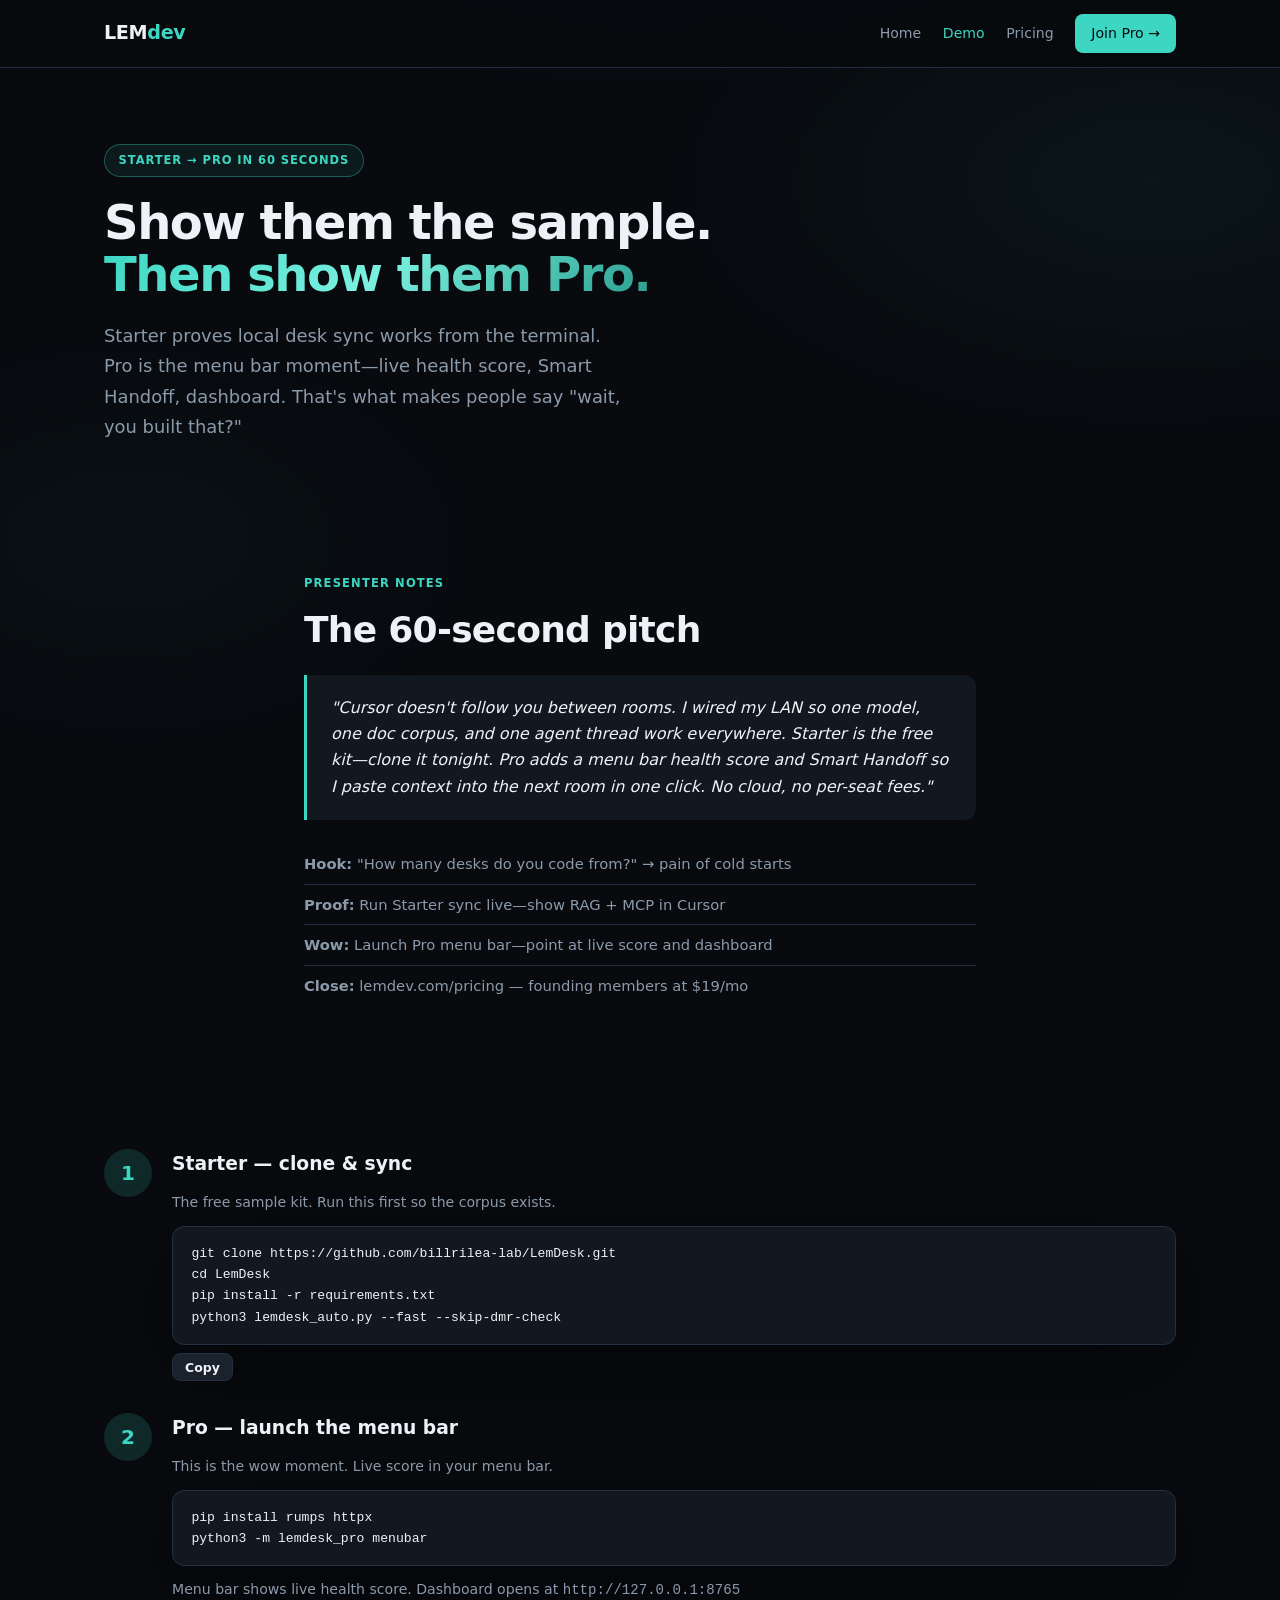
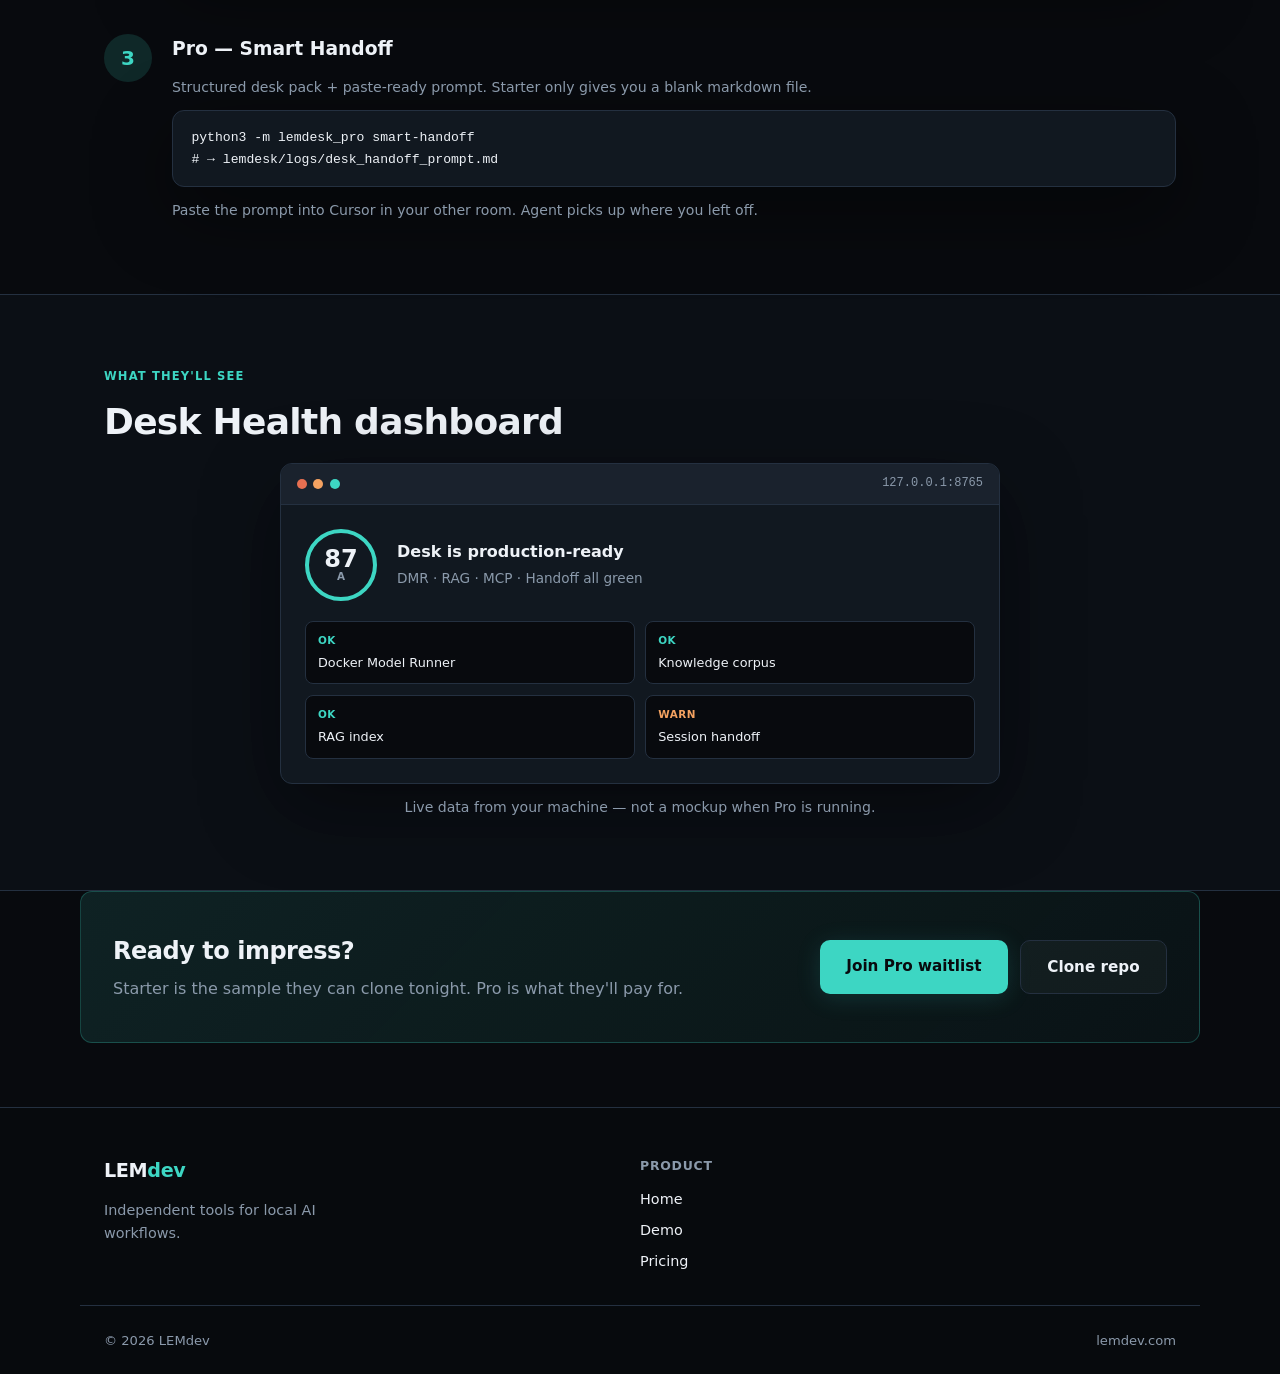
==== commit ecd2b41f: "Sharpen marketing story: problem, audience, pitch, GTM. Each section now leads with why (desk fragme" ====
--- a/demo.html
+++ b/demo.html
@@ -22,7 +22,7 @@
         <a href="/">Home</a>
         <a href="/demo.html" class="nav-active">Demo</a>
         <a href="/pricing.html">Pricing</a>
-        <a class="nav-cta" href="https://github.com/billrilea-lab/LemDesk" rel="noopener noreferrer">GitHub ↗</a>
+        <a class="nav-cta" href="/pricing.html#waitlist">Join Pro →</a>
       </nav>
     </div>
   </header>
@@ -39,6 +39,22 @@
         <p class="hero-badge reveal">Starter → Pro in 60 seconds</p>
         <h1 class="reveal">Show them the sample.<br><span class="gradient-text">Then show them Pro.</span></h1>
         <p class="lead reveal">Starter proves local desk sync works from the terminal. Pro is the menu bar moment—live health score, Smart Handoff, dashboard. That's what makes people say "wait, you built that?"</p>
+      </div>
+    </section>
+
+    <section class="section">
+      <div class="wrap wrap-narrow">
+        <p class="eyebrow reveal">Presenter notes</p>
+        <h2 class="reveal">The 60-second pitch</h2>
+        <blockquote class="pitch-quote reveal">
+          "Cursor doesn't follow you between rooms. I wired my LAN so one model, one doc corpus, and one agent thread work everywhere. Starter is the free kit—clone it tonight. Pro adds a menu bar health score and Smart Handoff so I paste context into the next room in one click. No cloud, no per-seat fees."
+        </blockquote>
+        <ul class="pitch-bullets reveal">
+          <li><strong>Hook:</strong> "How many desks do you code from?" → pain of cold starts</li>
+          <li><strong>Proof:</strong> Run Starter sync live—show RAG + MCP in Cursor</li>
+          <li><strong>Wow:</strong> Launch Pro menu bar—point at live score and dashboard</li>
+          <li><strong>Close:</strong> lemdev.com/pricing — founding members at $19/mo</li>
+        </ul>
       </div>
     </section>
 
--- a/css/style.css
+++ b/css/style.css
@@ -1529,3 +1529,107 @@
   border-color: var(--accent);
   color: var(--accent);
 }
+
+/* Problem / audience / marketing sections */
+.pain-grid,
+.who-grid,
+.gtm-grid {
+  display: grid;
+  grid-template-columns: repeat(auto-fit, minmax(220px, 1fr));
+  gap: 1rem;
+  margin-top: 1.5rem;
+}
+
+.pain-card,
+.who-card,
+.gtm-card {
+  background: var(--bg-card);
+  border: 1px solid var(--border);
+  border-radius: var(--radius);
+  padding: 1.25rem;
+}
+
+.pain-card h3,
+.who-card h3,
+.gtm-card h3 {
+  margin: 0 0 0.5rem;
+  font-size: 1rem;
+}
+
+.pain-card p,
+.who-card p,
+.gtm-card p {
+  margin: 0;
+  font-size: 0.9rem;
+  color: var(--muted);
+}
+
+.problem-solution {
+  margin-top: 2rem;
+  padding: 1rem 1.25rem;
+  background: var(--accent-glow);
+  border-left: 3px solid var(--accent);
+  border-radius: 0 var(--radius) var(--radius) 0;
+  font-size: 0.95rem;
+}
+
+.compare-note {
+  margin-top: 1rem;
+  font-size: 0.88rem;
+  color: var(--muted);
+  text-align: center;
+}
+
+.gtm-num {
+  display: inline-block;
+  width: 1.75rem;
+  height: 1.75rem;
+  border-radius: 50%;
+  background: var(--accent);
+  color: var(--bg);
+  font-weight: 800;
+  font-size: 0.85rem;
+  line-height: 1.75rem;
+  text-align: center;
+  margin-bottom: 0.65rem;
+}
+
+.pitch-quote {
+  margin: 1rem 0 1.5rem;
+  padding: 1.25rem 1.5rem;
+  background: var(--bg-card);
+  border-left: 3px solid var(--accent);
+  border-radius: 0 var(--radius) var(--radius) 0;
+  font-size: 1rem;
+  line-height: 1.65;
+  color: var(--text);
+  font-style: italic;
+}
+
+.pitch-bullets {
+  list-style: none;
+  padding: 0;
+  margin: 0;
+}
+
+.pitch-bullets li {
+  padding: 0.5rem 0;
+  border-bottom: 1px solid var(--border);
+  font-size: 0.92rem;
+  color: var(--muted);
+}
+
+.pitch-bullets li:last-child {
+  border-bottom: none;
+}
+
+.card p strong {
+  color: var(--accent);
+  font-size: 0.82rem;
+  text-transform: uppercase;
+  letter-spacing: 0.04em;
+}
+
+.cta-inner .cta-actions {
+  flex-shrink: 0;
+}
